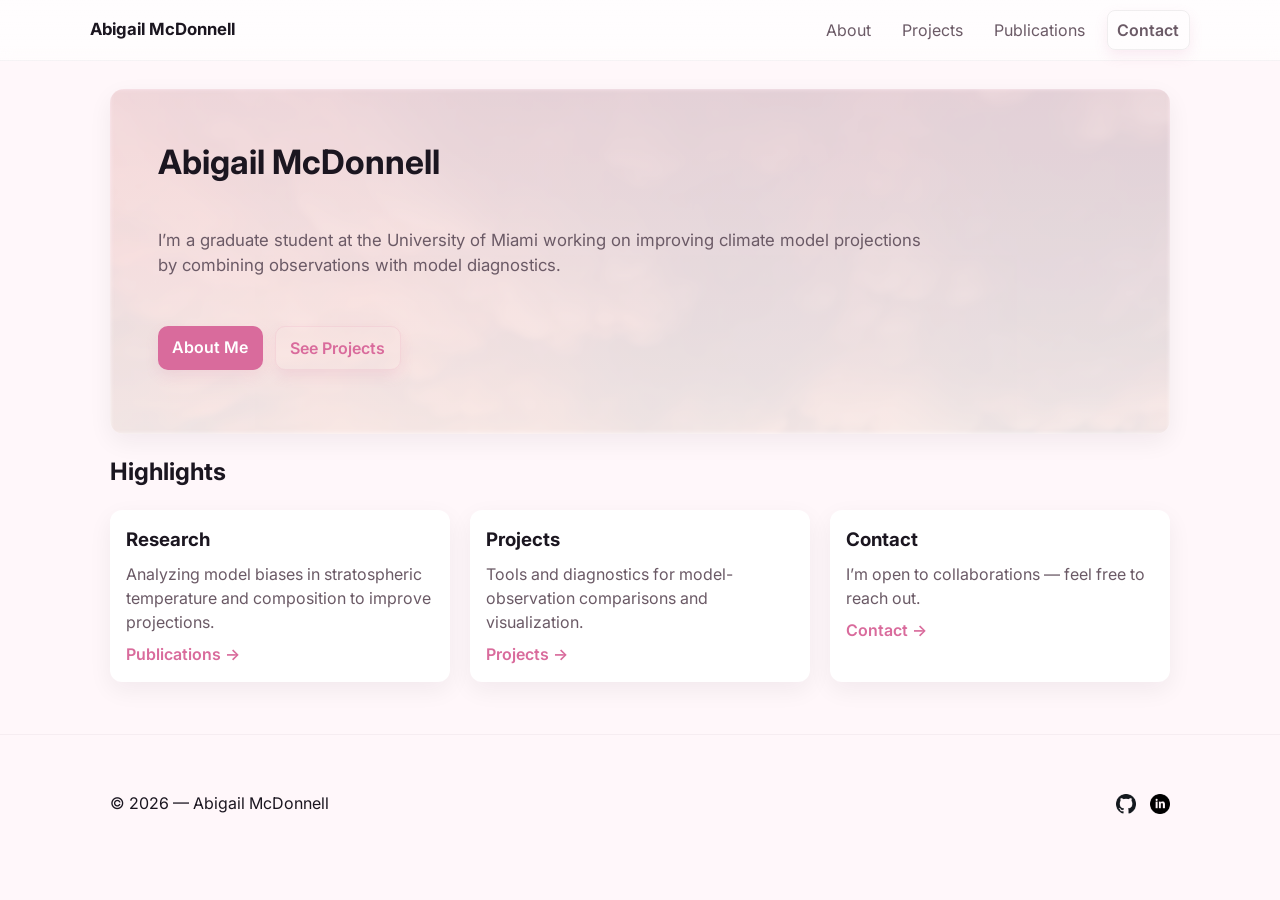
==== index.html @ 2d4d1eaa "Add files via upload" ====
<!doctype html>
<html lang="en">
<head>
  <meta charset="utf-8" />
  <meta name="viewport" content="width=device-width,initial-scale=1" />
  <title>Abigail McDonnell — Home</title>
  <meta name="description" content="Abigail McDonnell — climate model diagnostics and projections" />
  <link rel="stylesheet" href="index.css" />
  <link href="https://fonts.googleapis.com/css2?family=Inter:wght@300;400;600;700&display=swap" rel="stylesheet">
</head>
<body>
  <header class="site-header">
    <div class="container header-inner">
      <div class="brand">
        <a href="index.html" class="brand-link">Abigail McDonnell</a>
      </div>
      <nav class="main-nav" aria-label="Primary">
        <ul class="nav-list">
          <li><a href="about.html">About</a></li>
          <li><a href="projects.html">Projects</a></li>
          <li><a href="publications.html">Publications</a></li>
          <li><a href="contact.html" class="btn btn--outline">Contact</a></li>
        </ul>
      </nav>
    </div>
  </header>

  <main class="container">
    <section class="hero hero--clouds">
      <h1>Abigail McDonnell</h1>
      <p class="lede">I’m a graduate student at the University of Miami working on improving climate model projections by combining observations with model diagnostics.</p>
      <p class="hero-actions">
        <a href="about.html" class="btn">About Me</a>
        <a href="projects.html" class="btn btn--ghost">See Projects</a>
      </p>
    </section>

    <section class="quick-links">
      <h2>Highlights</h2>
      <div class="grid grid--3">
        <article class="card">
          <h3>Research</h3>
          <p>Analyzing model biases in stratospheric temperature and composition to improve projections.</p>
          <a href="publications.html" class="link">Publications →</a>
        </article>

        <article class="card">
          <h3>Projects</h3>
          <p>Tools and diagnostics for model-observation comparisons and visualization.</p>
          <a href="projects.html" class="link">Projects →</a>
        </article>

        <article class="card">
          <h3>Contact</h3>
          <p>I’m open to collaborations — feel free to reach out.</p>
          <a href="contact.html" class="link">Contact →</a>
        </article>
      </div>
    </section>
  </main>

  <footer class="site-footer">
    <div class="container footer-inner">
      <div class="footer-left">
        <p>&copy; 2026 — Abigail McDonnell</p>
      </div>
      <div class="footer-right">
        <a href="https://github.com/abigailmcdonnell" aria-label="GitHub"><img src="./images/github_black.png" alt="GitHub" class="icon"></a>
        <a href="https://www.linkedin.com/in/ammcdonnell" aria-label="LinkedIn"><img src="./images/linkedin_black.png" alt="LinkedIn" class="icon"></a>
      </div>
    </div>
  </footer>
</body>
</html>
---- index.css ----
:root{
  --bg:#fff7fa;        /* soft light pink background */
  --card:#ffffff;
  --text:#1b1620;
  --muted:#6b5a66;
  --accent:#d96b9c;    /* rosy pink */
  --accent-2:#f3b3cd;  /* lighter rose */
  --glass: rgba(255,255,255,0.7);
  --radius:12px;
  --max-width:1100px;
  --gap:1.25rem;
  --shadow: 0 8px 24px rgba(27,22,32,0.06);
  font-family: 'Inter', system-ui, -apple-system, "Segoe UI", Roboto, "Helvetica Neue", Arial;
  color-scheme: light;
}

*{box-sizing:border-box}
html,body{height:100%}
body{
  margin:0;
  background:var(--bg);
  color:var(--text);
  -webkit-font-smoothing:antialiased;
  line-height:1.5;
  font-size:16px;
}

/* layout */
.container{max-width:var(--max-width);margin:0 auto;padding:1.25rem}
.narrow{max-width:880px}
.header-inner, .footer-inner{display:flex;align-items:center;justify-content:space-between;gap:1rem}
.brand-link{font-weight:700;color:var(--text);text-decoration:none;font-size:1.05rem}

/* header */
.site-header{
  background: linear-gradient(180deg, rgba(255,255,255,0.75), rgba(255,255,255,0.65));
  position: sticky;
  top:0;
  backdrop-filter: blur(6px);
  border-bottom:1px solid rgba(27,22,32,0.04);
  z-index:40;
}
.header-inner{padding:0.6rem 0}

/* nav */
.main-nav .nav-list{list-style:none;margin:0;padding:0;display:flex;gap:0.75rem;align-items:center}
.main-nav a{color:var(--muted);text-decoration:none;padding:0.45rem 0.6rem;border-radius:8px;display:inline-block}
.main-nav a:hover{color:var(--accent);background:transparent}
.main-nav a.active{color:var(--accent);font-weight:700}

/* buttons */
.btn{background:var(--accent);color:#fff;padding:0.55rem 0.9rem;border-radius:10px;text-decoration:none;display:inline-block;font-weight:600;box-shadow:0 6px 14px rgba(217,107,156,0.12)}
.btn--ghost{background:transparent;border:1px solid rgba(217,107,156,0.12);color:var(--accent)}
.btn--outline{background:transparent;border:1px solid rgba(0,0,0,0.06);padding:0.4rem 0.7rem;border-radius:8px}

/* hero with clouds background (place images/clouds.jpg into images/) */
.hero{padding:3rem 0;text-align:left;border-radius:14px;overflow:hidden;position:relative;margin:0.5rem 0}
.hero--clouds{
  background: linear-gradient(180deg, rgba(243,179,205,0.18), rgba(255,255,255,0.8));
  display:flex;
  flex-direction:column;
  gap:1rem;
  padding:3rem;
  box-shadow:var(--shadow);
}
.hero--clouds::before{
  content:"";
  position:absolute;inset:0;
  background-image:url('./images/clouds.jpg');
  background-position:center;
  background-size:cover;
  opacity:0.16;
  filter:blur(2px) saturate(0.9);
  pointer-events:none;
}
.hero h1{position:relative;font-size:2.1rem;margin:0 0 0.5rem}
.lede{position:relative;color:var(--muted);max-width:70ch;font-size:1.05rem;margin-bottom:1rem}
.hero-actions{display:flex;gap:0.75rem;position:relative}

/* cards & grids */
.grid{display:grid;gap:var(--gap)}
.grid--3{grid-template-columns:repeat(auto-fit,minmax(220px,1fr))}
.card{background:var(--card);padding:1rem;border-radius:var(--radius);box-shadow:var(--shadow)}
.card h3{margin:0 0 0.5rem}
.card p{color:var(--muted);margin:0 0 0.5rem}
.link{color:var(--accent);text-decoration:none;font-weight:600}

/* about */
.about-grid{display:grid;grid-template-columns:1fr 300px;gap:1.25rem;align-items:center}
.about-photo img{width:100%;height:auto;border-radius:12px;box-shadow:var(--shadow)}

/* projects: tabs */
.tabs{background:transparent;margin-top:0.5rem}
.tab-list{display:flex;gap:0.5rem;flex-wrap:wrap}
.tab-btn{
  background:transparent;border:none;padding:0.6rem 0.9rem;border-radius:10px;cursor:pointer;font-weight:600;color:var(--muted)
}
.tab-btn.active{background:linear-gradient(90deg,var(--accent),var(--accent-2));color:white;box-shadow:0 8px 20px rgba(217,107,156,0.12)}
.tab-panel{display:none;background:var(--card);padding:1rem;border-radius:12px;margin-top:0.75rem;box-shadow:var(--shadow)}
.tab-panel.active{display:block}

/* project cards fallback */
.projects-grid{display:grid;grid-template-columns:repeat(auto-fit,minmax(260px,1fr));gap:1rem}
.proj-card{background:var(--card);border-radius:12px;overflow:hidden;box-shadow:var(--shadow);display:flex;flex-direction:column}
.proj-media img{width:100%;height:160px;object-fit:cover}
.proj-body{padding:1rem}

/* publications */
.pub-list{padding-left:1.25rem;color:var(--muted)}

/* footer */
.site-footer{padding:1.25rem 0;border-top:1px solid rgba(27,22,32,0.04);margin-top:2rem}
.footer-inner{align-items:center}
.icon{width:20px;height:20px;margin-left:0.6rem;vertical-align:middle}

/* responsive */
@media (max-width:820px){
  .about-grid{grid-template-columns:1fr}
  .hero h1{font-size:1.6rem}
  .main-nav .nav-list{gap:0.5rem}
}
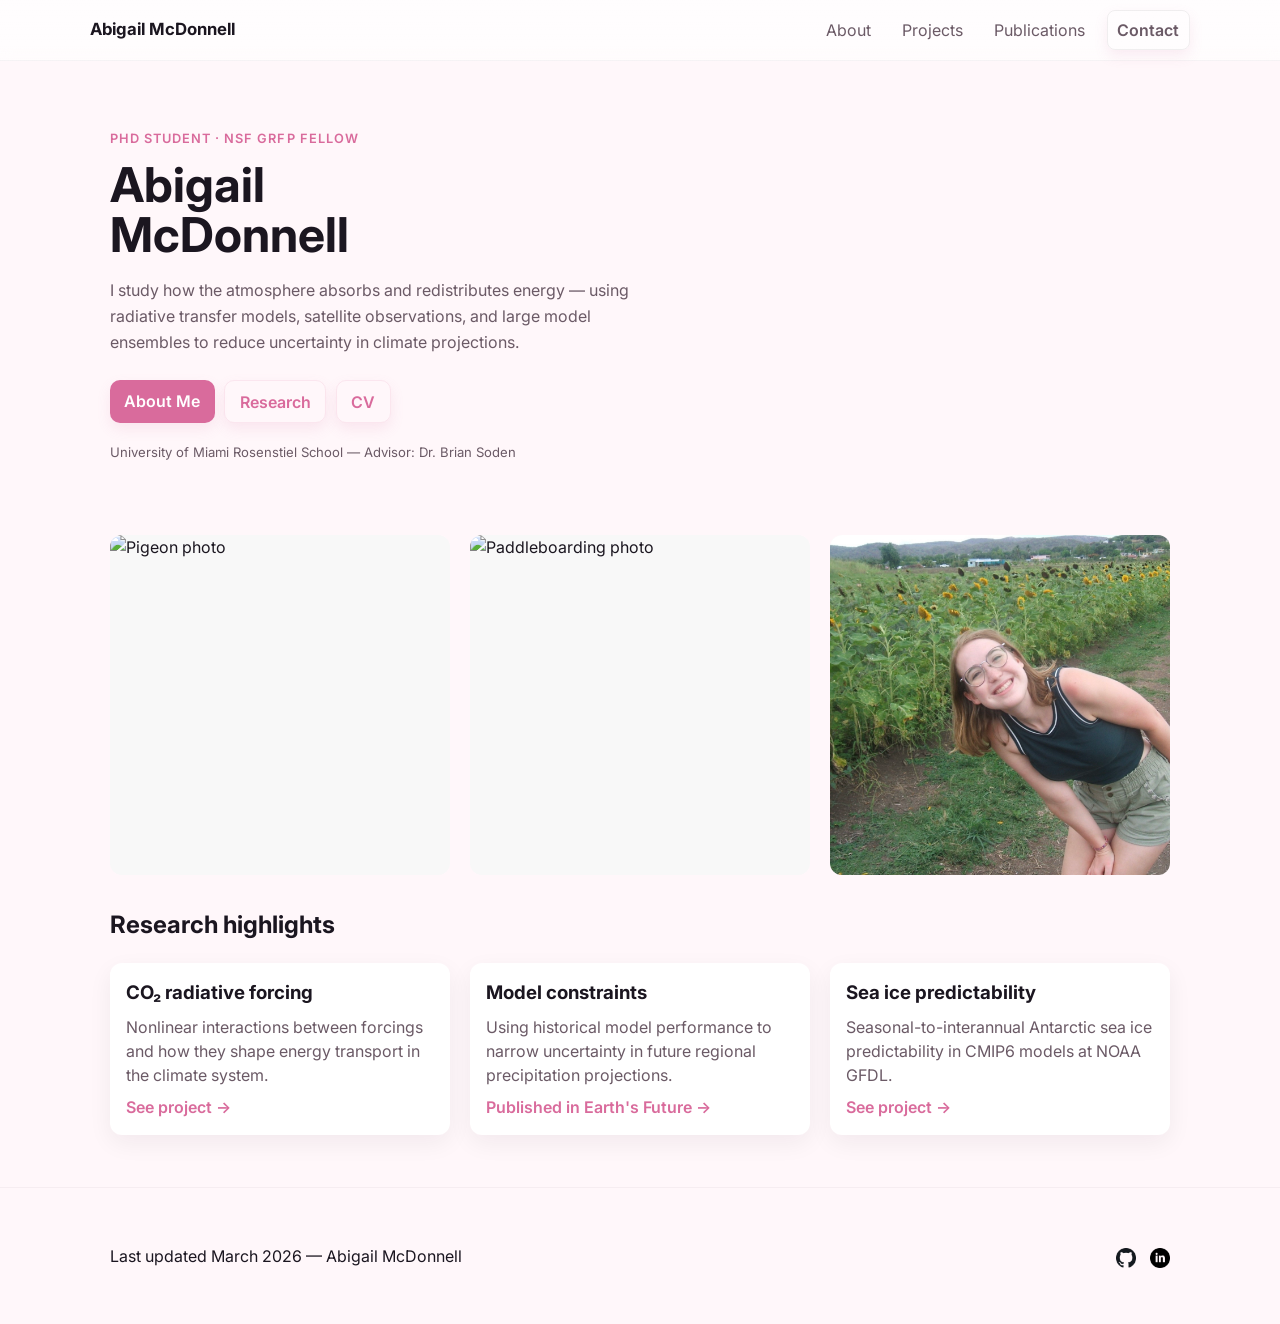
==== commit 5e93877c: "Add files via upload" ====
--- a/index.html
+++ b/index.html
@@ -4,9 +4,61 @@
   <meta charset="utf-8" />
   <meta name="viewport" content="width=device-width,initial-scale=1" />
   <title>Abigail McDonnell — Home</title>
-  <meta name="description" content="Abigail McDonnell — climate model diagnostics and projections" />
+  <meta name="description" content="Abigail McDonnell" />
   <link rel="stylesheet" href="index.css" />
   <link href="https://fonts.googleapis.com/css2?family=Inter:wght@300;400;600;700&display=swap" rel="stylesheet">
+  <style>
+    /* HERO PHOTO */
+  .hero-photo {
+    width: 100%;
+    max-width: 400px;
+    height: 400px;
+    object-fit: cover;
+    object-position: top center; /* focus on the top so forehead shows */
+    display: block;
+    margin: 0 auto;
+    border: none;
+    box-shadow: none;
+    border-radius: 0;
+  }
+
+    /* HOBBY GRID */
+    .hobby-grid {
+      display: grid;
+      grid-template-columns: repeat(auto-fit, minmax(250px, 1fr));
+      gap: 20px;
+      margin-top: 2rem;
+    }
+
+    .hobby-card {
+      position: relative;
+      overflow: hidden;
+      border-radius: 12px;
+      background: #f8f8f8;
+      transition: transform 0.2s;
+    }
+
+    .hobby-card:hover {
+      transform: translateY(-5px);
+    }
+
+    /* Maintain square aspect ratio for photos */
+    .hobby-card::before {
+      content: "";
+      display: block;
+      padding-top: 100%; /* square container */
+    }
+
+    .hobby-photo {
+      position: absolute;
+      top: 0;
+      left: 0;
+      width: 100%;
+      height: 100%;
+      object-fit: cover;
+      display: block;
+    }
+  </style>
 </head>
 <body>
   <header class="site-header">
@@ -26,43 +78,69 @@
   </header>
 
   <main class="container">
-    <section class="hero hero--clouds">
-      <h1>Abigail McDonnell</h1>
-      <p class="lede">I’m a graduate student at the University of Miami working on improving climate model projections by combining observations with model diagnostics.</p>
-      <p class="hero-actions">
-        <a href="about.html" class="btn">About Me</a>
-        <a href="projects.html" class="btn btn--ghost">See Projects</a>
-      </p>
+
+    <!-- HERO SECTION -->
+    <section class="hero-split">
+      <div class="hero-text">
+        <p class="hero-eyebrow">PhD Student · NSF GRFP Fellow</p>
+        <h1 class="hero-name">Abigail<br>McDonnell</h1>
+        <p class="hero-lede">I study how the atmosphere absorbs and redistributes energy — using radiative transfer models, satellite observations, and large model ensembles to reduce uncertainty in climate projections.</p>
+        <div class="hero-actions">
+          <a href="about.html" class="btn">About Me</a>
+          <a href="projects.html" class="btn btn--ghost">Research</a>
+          <a href="./research_figs/cv.pdf" class="btn btn--ghost">CV</a>
+        </div>
+        <p class="hero-affil">University of Miami Rosenstiel School &mdash; Advisor: Dr. Brian Soden</p>
+      </div>
+
+      <div class="hero-visual">
+      <img src="./images/prof_headshot.jpg" alt="Abigail McDonnell" class="hero-photo" onerror="this.style.display='none';">
+    </div>
     </section>
 
+    <!-- HOBBY PHOTOS SECTION -->
+    <section class="hobby-section">
+      <div class="hobby-grid">
+        <div class="hobby-card">
+          <img src="./images/pr_pigeon.jpg" alt="Pigeon photo" class="hobby-photo">
+        </div>
+        <div class="hobby-card">
+          <img src="./images/paddleboard.jpg" alt="Paddleboarding photo" class="hobby-photo">
+        </div>
+        <div class="hobby-card">
+          <img src="./images/pr_sunflower.jpg" alt="Sunflower photo" class="hobby-photo">
+        </div>
+      </div>
+    </section>
+
+    <!-- HIGHLIGHTS -->
     <section class="quick-links">
-      <h2>Highlights</h2>
+      <h2>Research highlights</h2>
       <div class="grid grid--3">
         <article class="card">
-          <h3>Research</h3>
-          <p>Analyzing model biases in stratospheric temperature and composition to improve projections.</p>
-          <a href="publications.html" class="link">Publications →</a>
+          <h3>CO₂ radiative forcing</h3>
+          <p>Nonlinear interactions between forcings and how they shape energy transport in the climate system.</p>
+          <a href="project-co2.html" class="link">See project →</a>
         </article>
-
         <article class="card">
-          <h3>Projects</h3>
-          <p>Tools and diagnostics for model-observation comparisons and visualization.</p>
-          <a href="projects.html" class="link">Projects →</a>
+          <h3>Model constraints</h3>
+          <p>Using historical model performance to narrow uncertainty in future regional precipitation projections.</p>
+          <a href="https://doi.org/10.1029/2024EF004844" target="_blank" rel="noopener" class="link">Published in Earth's Future →</a>
         </article>
-
         <article class="card">
-          <h3>Contact</h3>
-          <p>I’m open to collaborations — feel free to reach out.</p>
-          <a href="contact.html" class="link">Contact →</a>
+          <h3>Sea ice predictability</h3>
+          <p>Seasonal-to-interannual Antarctic sea ice predictability in CMIP6 models at NOAA GFDL.</p>
+          <a href="projects.html" class="link">See project →</a>
         </article>
       </div>
     </section>
+
   </main>
 
   <footer class="site-footer">
     <div class="container footer-inner">
       <div class="footer-left">
-        <p>&copy; 2026 — Abigail McDonnell</p>
+        <p>Last updated March 2026 — Abigail McDonnell</p>
       </div>
       <div class="footer-right">
         <a href="https://github.com/abigailmcdonnell" aria-label="GitHub"><img src="./images/github_black.png" alt="GitHub" class="icon"></a>
--- a/index.css
+++ b/index.css
@@ -105,6 +105,10 @@
 .proj-media img{width:100%;height:160px;object-fit:cover}
 .proj-body{padding:1rem}
 
+/* project tag label */
+.proj-tag{font-size:0.8rem;font-weight:400;color:var(--muted);margin-left:0.5rem}
+.proj-details{background:var(--bg);border-radius:8px;padding:0.75rem 1rem;margin:0.75rem 0}
+
 /* publications */
 .pub-list{padding-left:1.25rem;color:var(--muted)}
 
@@ -118,4 +122,424 @@
   .about-grid{grid-template-columns:1fr}
   .hero h1{font-size:1.6rem}
   .main-nav .nav-list{gap:0.5rem}
-}+}
+/* ─────────────────────────────────────────
+   HERO SPLIT LAYOUT
+───────────────────────────────────────── */
+.hero-split {
+  display: grid;
+  grid-template-columns: 1fr 420px;
+  gap: 2.5rem;
+  align-items: center;
+  padding: 3rem 0 2.5rem;
+}
+.hero-eyebrow {
+  font-size: 0.8rem;
+  font-weight: 600;
+  letter-spacing: 0.08em;
+  text-transform: uppercase;
+  color: var(--accent);
+  margin: 0 0 0.75rem;
+}
+.hero-name {
+  font-size: 3rem;
+  font-weight: 700;
+  line-height: 1.05;
+  margin: 0 0 1rem;
+}
+.hero-lede {
+  color: var(--muted);
+  font-size: 1rem;
+  max-width: 52ch;
+  margin-bottom: 1.5rem;
+  line-height: 1.65;
+}
+.hero-actions {
+  display: flex;
+  gap: 0.6rem;
+  flex-wrap: wrap;
+  margin-bottom: 1.25rem;
+}
+.hero-affil {
+  font-size: 0.82rem;
+  color: var(--muted);
+  margin: 0;
+}
+
+/* Visual (right column) */
+.hero-visual {
+  display: flex;
+  flex-direction: column;
+  gap: 0.75rem;
+}
+.hero-sky {
+  position: relative;
+  border-radius: 20px;
+  overflow: hidden;
+  background: linear-gradient(165deg, #c8e8f8 0%, #e8d5f0 40%, #fce4ec 100%);
+  aspect-ratio: 4/3.2;
+  display: flex;
+  align-items: flex-end;
+  justify-content: center;
+}
+.cloud-svg {
+  position: absolute;
+  inset: 0;
+  width: 100%;
+  height: 100%;
+  object-fit: cover;
+}
+.photo-frame {
+  position: relative;
+  z-index: 2;
+  width: 62%;
+  max-width: 240px;
+  aspect-ratio: 3/4;
+  border-radius: 14px 14px 0 0;
+  overflow: hidden;
+  box-shadow: 0 -8px 30px rgba(27,22,32,0.12);
+  background: var(--accent-2);
+}
+.hero-photo {
+  width: 100%;
+  height: 100%;
+  object-fit: cover;
+  display: block;
+}
+.photo-initials {
+  width: 100%;
+  height: 100%;
+  align-items: center;
+  justify-content: center;
+  font-size: 3rem;
+  font-weight: 700;
+  color: var(--accent);
+  background: var(--accent-2);
+}
+
+/* Climate figure panel */
+.climate-fig {
+  background: var(--card);
+  border-radius: var(--radius);
+  box-shadow: var(--shadow);
+  padding: 0.75rem 1rem 0.5rem;
+}
+.climate-fig svg {
+  width: 100%;
+  height: auto;
+  display: block;
+}
+.fig-caption {
+  font-size: 0.72rem;
+  color: var(--muted);
+  text-align: center;
+  margin: 0.3rem 0 0;
+}
+
+/* ─────────────────────────────────────────
+   PROJECT ACCORDION
+───────────────────────────────────────── */
+.proj-accordion {
+  display: flex;
+  flex-direction: column;
+  gap: 0.5rem;
+}
+.proj-item {
+  background: var(--card);
+  border-radius: var(--radius);
+  box-shadow: var(--shadow);
+  overflow: hidden;
+  transition: box-shadow 0.2s;
+}
+.proj-item.open {
+  box-shadow: 0 10px 30px rgba(217,107,156,0.1);
+}
+.proj-header {
+  width: 100%;
+  display: flex;
+  align-items: center;
+  justify-content: space-between;
+  padding: 1rem 1.25rem;
+  background: none;
+  border: none;
+  cursor: pointer;
+  text-align: left;
+  gap: 1rem;
+}
+.proj-header:hover { background: rgba(217,107,156,0.04); }
+.proj-header-left {
+  display: flex;
+  align-items: center;
+  gap: 0.85rem;
+}
+.proj-dot {
+  width: 10px;
+  height: 10px;
+  border-radius: 50%;
+  flex-shrink: 0;
+}
+.dot-pink  { background: var(--accent); }
+.dot-blue  { background: #5b9bd5; }
+.dot-teal  { background: #3bbfad; }
+.dot-amber { background: #e09c3a; }
+.proj-title {
+  display: block;
+  font-weight: 600;
+  font-size: 0.97rem;
+  color: var(--text);
+}
+.proj-meta {
+  display: block;
+  font-size: 0.8rem;
+  color: var(--muted);
+  margin-top: 0.1rem;
+}
+.proj-chevron {
+  font-size: 1.4rem;
+  color: var(--muted);
+  transition: transform 0.2s;
+  line-height: 1;
+  flex-shrink: 0;
+}
+.proj-item.open .proj-chevron { transform: rotate(90deg); }
+.proj-body {
+  padding: 0 1.25rem 1.25rem 3rem;
+}
+.proj-summary p { color: var(--muted); margin: 0 0 0.75rem; }
+.proj-details-box {
+  background: var(--bg);
+  border-radius: 8px;
+  padding: 0.75rem 1rem;
+  margin: 0.5rem 0 0.75rem;
+  border-left: 3px solid var(--accent-2);
+}
+
+/* ─────────────────────────────────────────
+   RESPONSIVE
+───────────────────────────────────────── */
+@media (max-width: 900px) {
+  .hero-split {
+    grid-template-columns: 1fr;
+    gap: 1.5rem;
+  }
+  .hero-name { font-size: 2.2rem; }
+  .hero-visual { max-width: 380px; margin: 0 auto; width: 100%; }
+}
+
+/* ─────────────────────────────────────────
+   HOBBY PHOTOS (index.html)
+───────────────────────────────────────── */
+.hobby-section {
+  margin: 0.5rem 0 2rem;
+}
+.hobby-heading {
+  margin-bottom: 1rem;
+}
+.hobby-grid {
+  display: grid;
+  grid-template-columns: repeat(3, 1fr);
+  gap: 0.85rem;
+}
+.hobby-card {
+  display: flex;
+  flex-direction: column;
+  gap: 0.4rem;
+}
+.hobby-img-wrap {
+  border-radius: var(--radius);
+  overflow: hidden;
+  aspect-ratio: 4/3;
+  background: linear-gradient(135deg, var(--accent-2) 0%, #fce4ec 100%);
+  position: relative;
+}
+.hobby-img-wrap img {
+  width: 100%;
+  height: 100%;
+  object-fit: cover;
+  display: block;
+  transition: transform 0.3s ease;
+}
+.hobby-img-wrap:hover img { transform: scale(1.03); }
+.hobby-placeholder {
+  position: absolute;
+  inset: 0;
+  display: flex;
+  flex-direction: column;
+  align-items: center;
+  justify-content: center;
+  gap: 0.35rem;
+  color: var(--muted);
+}
+.hobby-placeholder span { font-size: 1.8rem; }
+.hobby-placeholder p { margin: 0; font-size: 0.8rem; font-weight: 600; }
+.hobby-placeholder code { font-size: 0.72rem; opacity: 0.7; }
+.hobby-caption {
+  font-size: 0.8rem;
+  color: var(--muted);
+  margin: 0;
+  text-align: center;
+}
+
+/* ─────────────────────────────────────────
+   PROJECTS LIST (projects.html)
+───────────────────────────────────────── */
+.proj-list {
+  list-style: none;
+  padding: 0;
+  margin: 0;
+  display: flex;
+  flex-direction: column;
+  gap: 0;
+}
+.proj-list-item {
+  display: flex;
+  gap: 1rem;
+  align-items: flex-start;
+  padding: 1.5rem 0;
+  border-bottom: 1px solid rgba(27,22,32,0.06);
+}
+.proj-list-item:first-child { border-top: 1px solid rgba(27,22,32,0.06); }
+.proj-list-dot {
+  width: 10px;
+  height: 10px;
+  border-radius: 50%;
+  margin-top: 0.45rem;
+  flex-shrink: 0;
+}
+.dot-pink  { background: var(--accent); }
+.dot-blue  { background: #5b9bd5; }
+.dot-teal  { background: #3bbfad; }
+.dot-amber { background: #e09c3a; }
+.proj-list-body { flex: 1; }
+.proj-list-meta {
+  font-size: 0.78rem;
+  color: var(--muted);
+  margin: 0 0 0.2rem;
+  text-transform: uppercase;
+  letter-spacing: 0.04em;
+  font-weight: 600;
+}
+.proj-list-title {
+  font-size: 1.1rem;
+  font-weight: 700;
+  margin: 0 0 0.5rem;
+}
+.proj-list-desc {
+  color: var(--muted);
+  margin: 0 0 0.6rem;
+  font-size: 0.95rem;
+  max-width: 62ch;
+}
+
+/* ─────────────────────────────────────────
+   PROJECT DETAIL PAGES
+───────────────────────────────────────── */
+.proj-back {
+  display: inline-block;
+  color: var(--muted);
+  text-decoration: none;
+  font-size: 0.88rem;
+  margin-bottom: 1.5rem;
+}
+.proj-back:hover { color: var(--accent); }
+.proj-detail-header {
+  display: flex;
+  gap: 0.85rem;
+  align-items: flex-start;
+  margin-bottom: 2rem;
+  padding-bottom: 1.5rem;
+  border-bottom: 1px solid rgba(27,22,32,0.07);
+}
+.proj-detail-title {
+  font-size: 1.8rem;
+  margin: 0;
+  line-height: 1.2;
+}
+.proj-detail-section {
+  margin-bottom: 2rem;
+}
+.proj-detail-section h2 {
+  font-size: 1rem;
+  font-weight: 700;
+  text-transform: uppercase;
+  letter-spacing: 0.06em;
+  color: var(--muted);
+  margin: 0 0 0.75rem;
+}
+.proj-detail-section p { color: var(--muted); }
+.proj-figure {
+  margin: 1.25rem 0;
+  background: var(--card);
+  border-radius: var(--radius);
+  box-shadow: var(--shadow);
+  overflow: hidden;
+}
+.proj-figure img {
+  width: 100%;
+  height: auto;
+  display: block;
+}
+.proj-figure figcaption {
+  padding: 0.6rem 1rem;
+  font-size: 0.82rem;
+  color: var(--muted);
+}
+.proj-links-list {
+  list-style: none;
+  padding: 0;
+  margin: 0;
+  display: flex;
+  flex-direction: column;
+  gap: 0.4rem;
+}
+.proj-nav {
+  display: flex;
+  justify-content: space-between;
+  align-items: center;
+  padding: 1.5rem 0;
+  border-top: 1px solid rgba(27,22,32,0.07);
+  margin-top: 1rem;
+  gap: 0.75rem;
+}
+.proj-nav-link {
+  color: var(--muted);
+  text-decoration: none;
+  font-size: 0.88rem;
+  font-weight: 600;
+}
+.proj-nav-link:hover { color: var(--accent); }
+.proj-nav-all {
+  font-size: 0.8rem;
+  color: var(--muted);
+  opacity: 0.7;
+}
+
+/* ─────────────────────────────────────────
+   GRFP NOTE (about.html)
+───────────────────────────────────────── */
+.grfp-note {
+  margin-top: 2rem;
+  padding: 0.85rem 1rem;
+  border-left: 3px solid var(--accent-2);
+  border-radius: 0 8px 8px 0;
+  background: rgba(243,179,205,0.12);
+}
+.grfp-note p {
+  margin: 0;
+  font-size: 0.88rem;
+  color: var(--muted);
+}
+.grfp-note a { color: var(--accent); }
+
+/* ─────────────────────────────────────────
+   RESPONSIVE ADDITIONS
+───────────────────────────────────────── */
+@media (max-width: 700px) {
+  .hobby-grid { grid-template-columns: 1fr 1fr; }
+  .hobby-grid .hobby-card:last-child { grid-column: span 2; }
+  .proj-detail-title { font-size: 1.4rem; }
+}
+@media (max-width: 480px) {
+  .hobby-grid { grid-template-columns: 1fr; }
+  .hobby-grid .hobby-card:last-child { grid-column: auto; }
+}
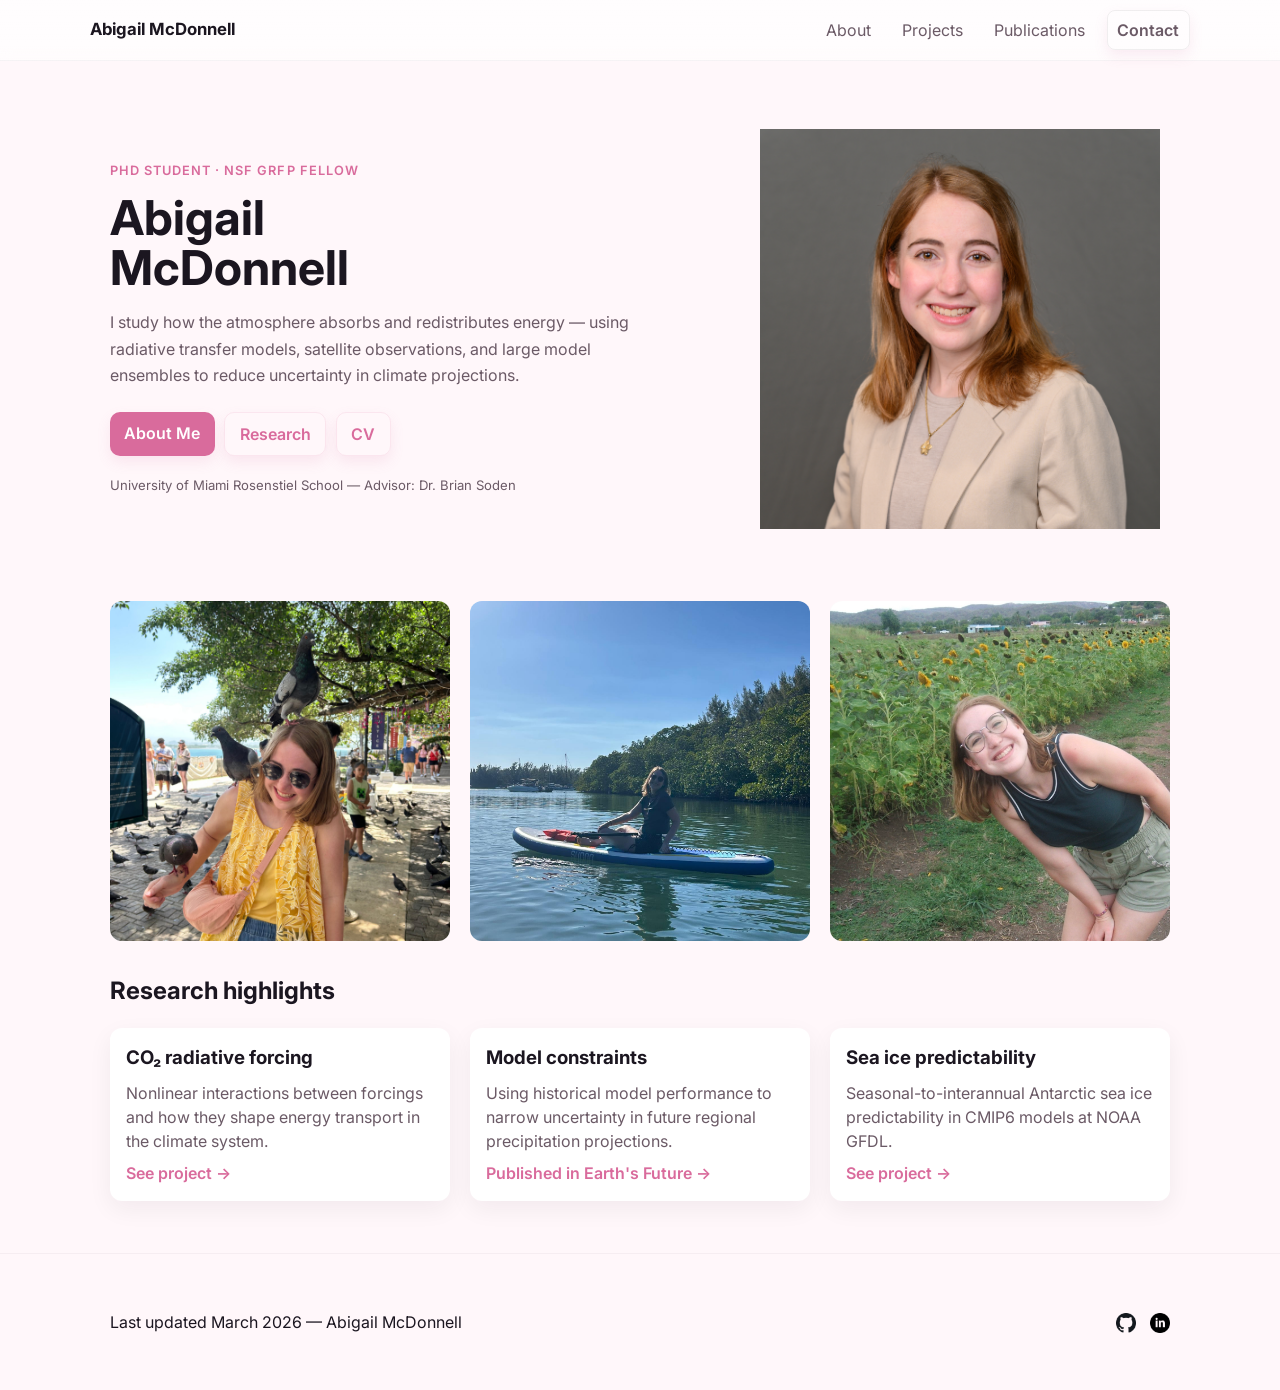
==== commit 1f371c0a: "Update index.html" ====
--- a/index.html
+++ b/index.html
@@ -94,7 +94,7 @@
       </div>
 
       <div class="hero-visual">
-      <img src="./images/prof_headshot.jpg" alt="Abigail McDonnell" class="hero-photo" onerror="this.style.display='none';">
+      <img src="./images/prof_headshot.JPG" alt="Abigail McDonnell" class="hero-photo" onerror="this.style.display='none';">
     </div>
     </section>
 
@@ -102,10 +102,10 @@
     <section class="hobby-section">
       <div class="hobby-grid">
         <div class="hobby-card">
-          <img src="./images/pr_pigeon.jpg" alt="Pigeon photo" class="hobby-photo">
+          <img src="./images/pr_pigeon.JPG" alt="Pigeon photo" class="hobby-photo">
         </div>
         <div class="hobby-card">
-          <img src="./images/paddleboard.jpg" alt="Paddleboarding photo" class="hobby-photo">
+          <img src="./images/paddleboard.JPG" alt="Paddleboarding photo" class="hobby-photo">
         </div>
         <div class="hobby-card">
           <img src="./images/pr_sunflower.jpg" alt="Sunflower photo" class="hobby-photo">
@@ -149,4 +149,4 @@
     </div>
   </footer>
 </body>
-</html>+</html>
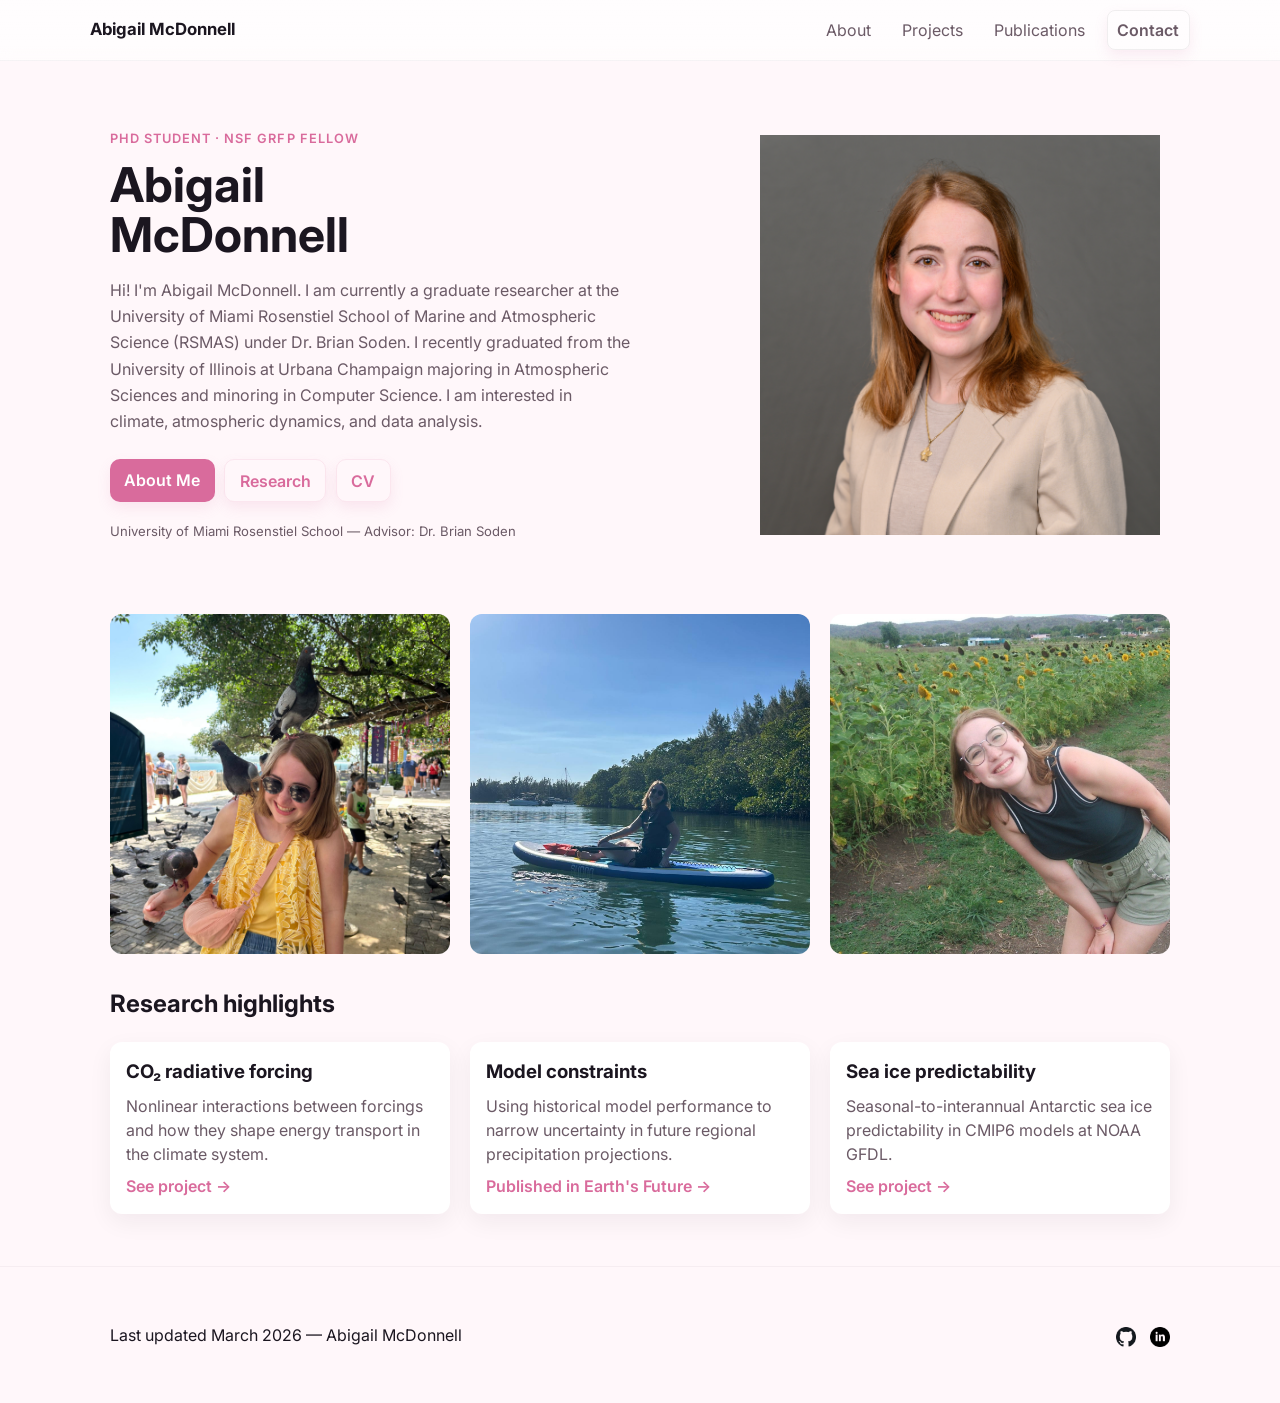
==== commit 9483c839: "Update hero lede with personal introduction" ====
--- a/index.html
+++ b/index.html
@@ -84,7 +84,7 @@
       <div class="hero-text">
         <p class="hero-eyebrow">PhD Student · NSF GRFP Fellow</p>
         <h1 class="hero-name">Abigail<br>McDonnell</h1>
-        <p class="hero-lede">I study how the atmosphere absorbs and redistributes energy — using radiative transfer models, satellite observations, and large model ensembles to reduce uncertainty in climate projections.</p>
+        <p class="hero-lede"> Hi! I'm Abigail McDonnell. I am currently a graduate researcher at the University of Miami Rosenstiel School of Marine and Atmospheric Science (RSMAS) under Dr. Brian Soden. I recently graduated from the University of Illinois at Urbana Champaign majoring in Atmospheric Sciences and minoring in Computer Science. I am interested in climate, atmospheric dynamics, and data analysis. </p>
         <div class="hero-actions">
           <a href="about.html" class="btn">About Me</a>
           <a href="projects.html" class="btn btn--ghost">Research</a>
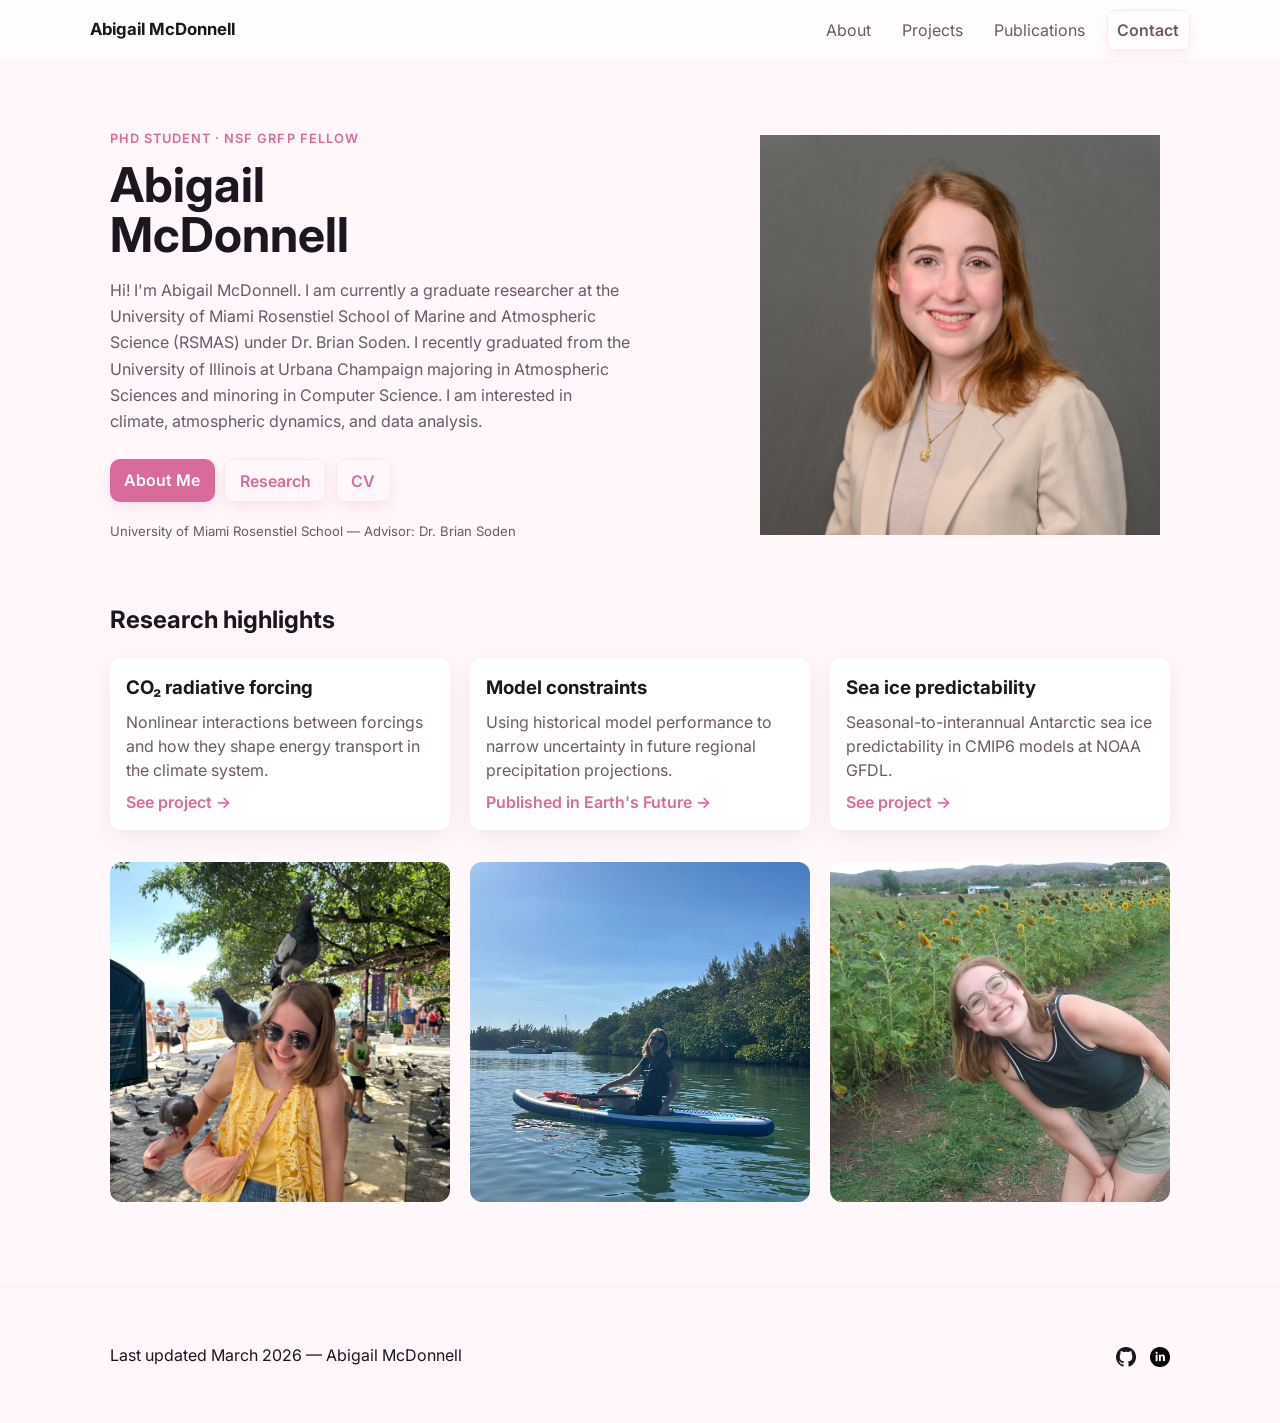
==== commit b69a28a4: "Update index.html" ====
--- a/index.html
+++ b/index.html
@@ -98,22 +98,7 @@
     </div>
     </section>
 
-    <!-- HOBBY PHOTOS SECTION -->
-    <section class="hobby-section">
-      <div class="hobby-grid">
-        <div class="hobby-card">
-          <img src="./images/pr_pigeon.JPG" alt="Pigeon photo" class="hobby-photo">
-        </div>
-        <div class="hobby-card">
-          <img src="./images/paddleboard.JPG" alt="Paddleboarding photo" class="hobby-photo">
-        </div>
-        <div class="hobby-card">
-          <img src="./images/pr_sunflower.jpg" alt="Sunflower photo" class="hobby-photo">
-        </div>
-      </div>
-    </section>
-
-    <!-- HIGHLIGHTS -->
+        <!-- HIGHLIGHTS -->
     <section class="quick-links">
       <h2>Research highlights</h2>
       <div class="grid grid--3">
@@ -135,6 +120,22 @@
       </div>
     </section>
 
+
+    <!-- HOBBY PHOTOS SECTION -->
+    <section class="hobby-section">
+      <div class="hobby-grid">
+        <div class="hobby-card">
+          <img src="./images/pr_pigeon.JPG" alt="Pigeon photo" class="hobby-photo">
+        </div>
+        <div class="hobby-card">
+          <img src="./images/paddleboard.JPG" alt="Paddleboarding photo" class="hobby-photo">
+        </div>
+        <div class="hobby-card">
+          <img src="./images/pr_sunflower.jpg" alt="Sunflower photo" class="hobby-photo">
+        </div>
+      </div>
+    </section>
+
   </main>
 
   <footer class="site-footer">
